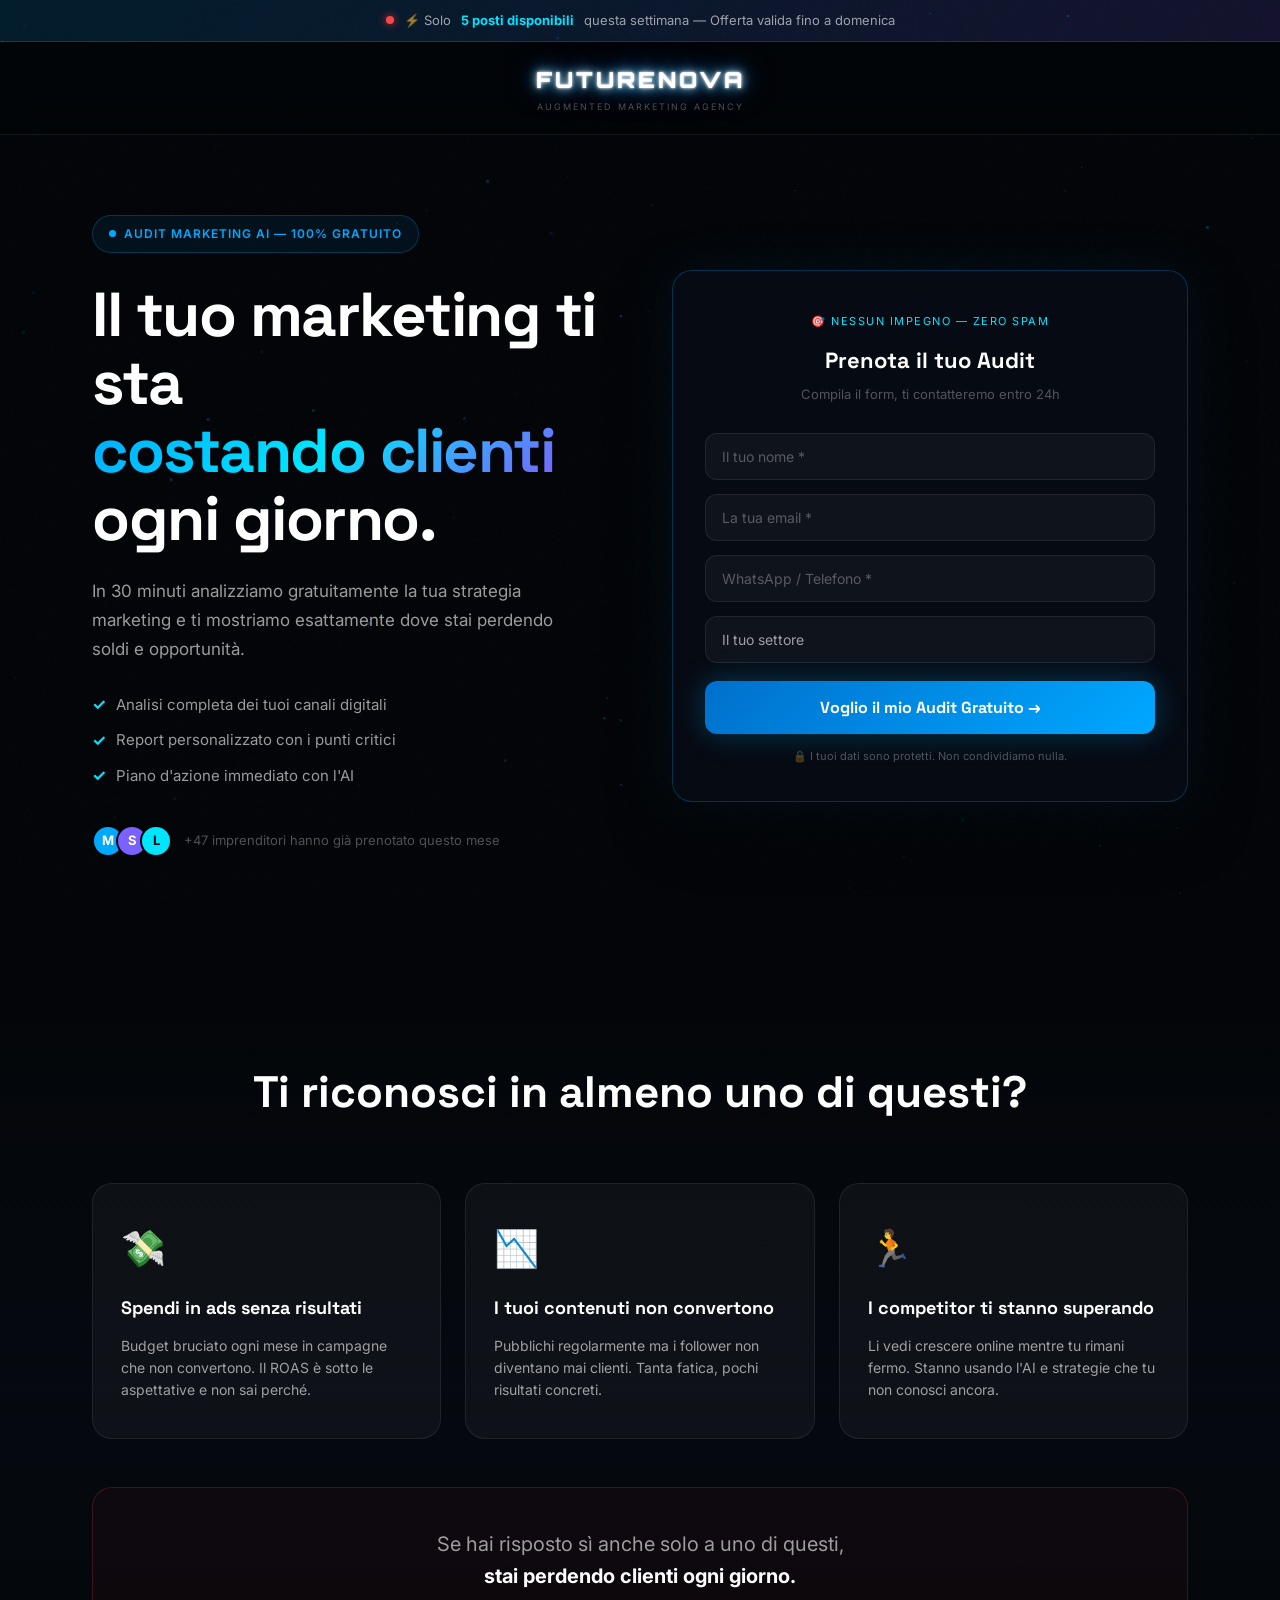
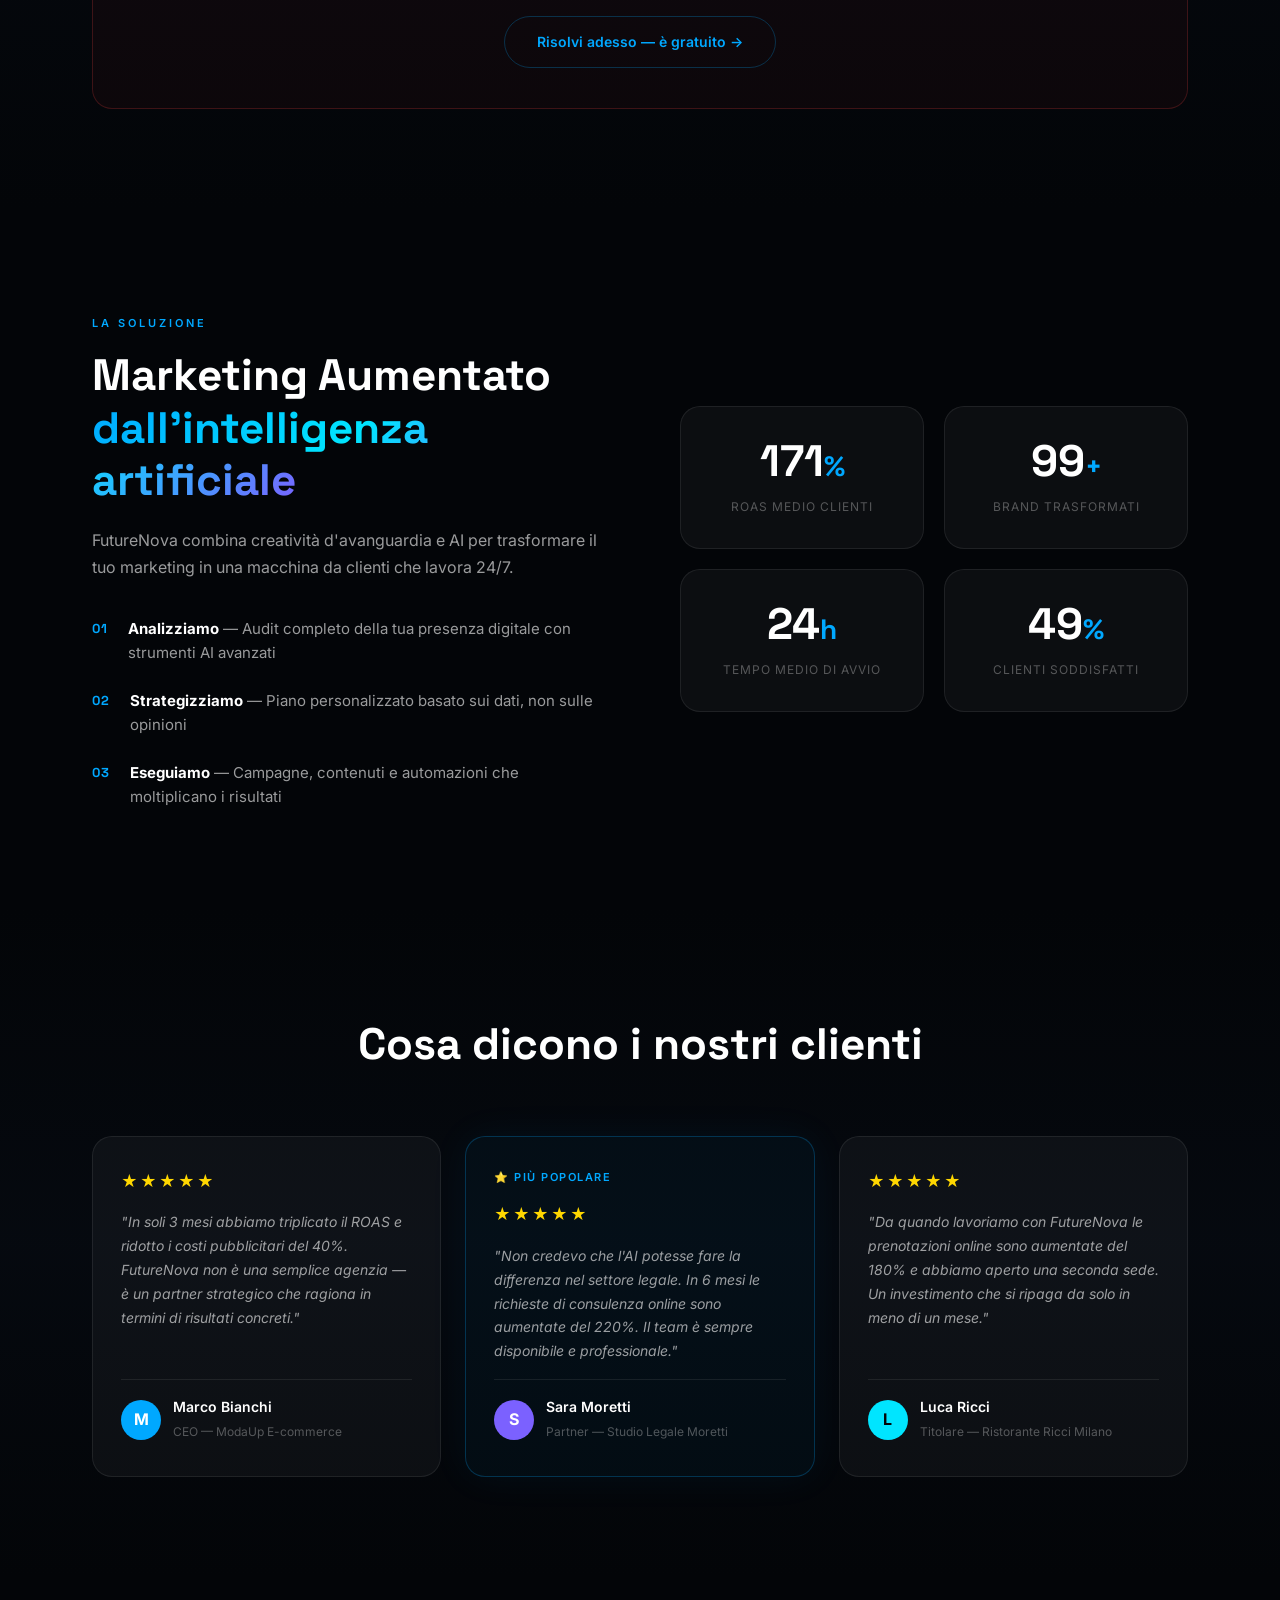
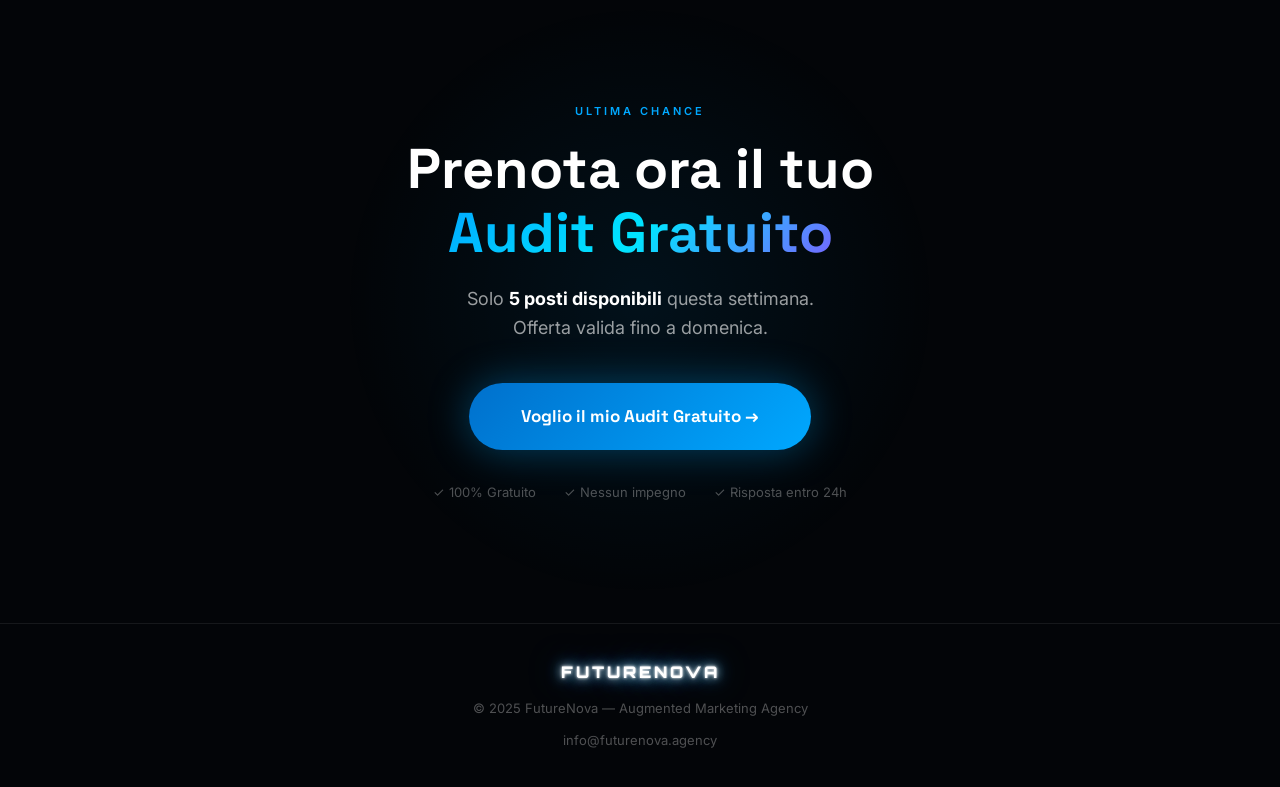
==== landing/index.html @ e67bc59b "Add landing page files in /landing subfolder Temporary location — to be moved to idrakoofficial/Land" ====
<!DOCTYPE html>
<html lang="it">
<head>
  <meta charset="UTF-8" />
  <meta name="viewport" content="width=device-width, initial-scale=1.0" />
  <title>Audit Marketing Gratuito — FutureNova</title>
  <meta name="description" content="Scopri quanto stai perdendo senza una strategia marketing aumentata. Prenota il tuo Audit gratuito da 30 minuti." />
  <link rel="stylesheet" href="styles.css" />
  <link rel="preconnect" href="https://fonts.googleapis.com" />
  <link rel="preconnect" href="https://fonts.gstatic.com" crossorigin />
  <link href="https://fonts.googleapis.com/css2?family=Orbitron:wght@900&family=Inter:wght@300;400;500;600;700;900&family=Space+Grotesk:wght@300;400;500;600;700&display=swap" rel="stylesheet" />
</head>
<body>

  <!-- CANVAS BACKGROUND -->
  <canvas id="bgCanvas"></canvas>

  <!-- NOISE OVERLAY -->
  <div class="noise-overlay"></div>

  <!-- URGENCY BAR -->
  <div class="urgency-bar">
    <span class="urgency-dot"></span>
    ⚡ Solo <strong>5 posti disponibili</strong> questa settimana — Offerta valida fino a domenica
  </div>

  <!-- HEADER — logo only, no nav -->
  <header class="lp-header">
    <div class="lp-logo">
      <span class="logo-text">FUTURENOVA</span>
      <span class="logo-tag">augmented marketing agency</span>
    </div>
  </header>

  <!-- HERO -->
  <section class="lp-hero" id="top">
    <div class="container">
      <div class="hero-grid">

        <!-- LEFT: copy -->
        <div class="hero-copy reveal">
          <div class="hero-badge">
            <span class="badge-dot"></span>
            Audit Marketing AI — 100% Gratuito
          </div>
          <h1 class="hero-title">
            Il tuo marketing ti sta<br />
            <span class="gradient-text">costando clienti</span><br />
            ogni giorno.
          </h1>
          <p class="hero-sub">
            In 30 minuti analizziamo gratuitamente la tua strategia marketing
            e ti mostriamo esattamente dove stai perdendo soldi e opportunità.
          </p>
          <ul class="hero-bullets">
            <li><span class="check">✓</span> Analisi completa dei tuoi canali digitali</li>
            <li><span class="check">✓</span> Report personalizzato con i punti critici</li>
            <li><span class="check">✓</span> Piano d'azione immediato con l'AI</li>
          </ul>
          <div class="hero-proof">
            <div class="avatars">
              <div class="av" style="background:#00a8ff">M</div>
              <div class="av" style="background:#7b61ff">S</div>
              <div class="av" style="background:#00e5ff;color:#030508">L</div>
            </div>
            <span>+47 imprenditori hanno già prenotato questo mese</span>
          </div>
        </div>

        <!-- RIGHT: form -->
        <div class="hero-form-wrap reveal">
          <div class="form-card" id="leadForm">
            <div class="form-header">
              <span class="form-label">🎯 Nessun impegno — Zero spam</span>
              <h2>Prenota il tuo Audit</h2>
              <p>Compila il form, ti contatteremo entro 24h</p>
            </div>
            <form id="theForm">
              <div class="form-group">
                <input type="text" name="nome" placeholder="Il tuo nome *" required />
              </div>
              <div class="form-group">
                <input type="email" name="email" placeholder="La tua email *" required />
              </div>
              <div class="form-group">
                <input type="tel" name="tel" placeholder="WhatsApp / Telefono *" required />
              </div>
              <div class="form-group">
                <select name="settore">
                  <option value="" disabled selected>Il tuo settore</option>
                  <option>E-commerce</option>
                  <option>Ristorazione</option>
                  <option>Professionisti / Studi</option>
                  <option>Retail / Negozi</option>
                  <option>Immobiliare</option>
                  <option>Altro</option>
                </select>
              </div>
              <button type="submit" class="btn-submit">
                Voglio il mio Audit Gratuito →
              </button>
            </form>
            <p class="form-disclaimer">🔒 I tuoi dati sono protetti. Non condividiamo nulla.</p>
          </div>
        </div>

      </div>
    </div>
  </section>

  <!-- PAIN -->
  <section class="pain-section">
    <div class="container">
      <h2 class="section-title reveal">Ti riconosci in almeno uno di questi?</h2>
      <div class="pain-grid">
        <div class="pain-card reveal">
          <div class="pain-icon">💸</div>
          <h3>Spendi in ads senza risultati</h3>
          <p>Budget bruciato ogni mese in campagne che non convertono. Il ROAS è sotto le aspettative e non sai perché.</p>
        </div>
        <div class="pain-card reveal">
          <div class="pain-icon">📉</div>
          <h3>I tuoi contenuti non convertono</h3>
          <p>Pubblichi regolarmente ma i follower non diventano mai clienti. Tanta fatica, pochi risultati concreti.</p>
        </div>
        <div class="pain-card reveal">
          <div class="pain-icon">🏃</div>
          <h3>I competitor ti stanno superando</h3>
          <p>Li vedi crescere online mentre tu rimani fermo. Stanno usando l'AI e strategie che tu non conosci ancora.</p>
        </div>
      </div>
      <div class="pain-cta reveal">
        <p>Se hai risposto sì anche solo a uno di questi,<br /><strong>stai perdendo clienti ogni giorno.</strong></p>
        <a href="#leadForm" class="btn-ghost-blue">Risolvi adesso — è gratuito →</a>
      </div>
    </div>
  </section>

  <!-- SOLUTION -->
  <section class="solution-section">
    <div class="container">
      <div class="solution-grid">
        <div class="solution-copy reveal">
          <span class="section-label">La soluzione</span>
          <h2>Marketing Aumentato<br /><span class="gradient-text">dall'intelligenza artificiale</span></h2>
          <p class="solution-desc">FutureNova combina creatività d'avanguardia e AI per trasformare il tuo marketing in una macchina da clienti che lavora 24/7.</p>
          <ol class="solution-steps">
            <li>
              <span class="step-num">01</span>
              <div><strong>Analizziamo</strong> — Audit completo della tua presenza digitale con strumenti AI avanzati</div>
            </li>
            <li>
              <span class="step-num">02</span>
              <div><strong>Strategizziamo</strong> — Piano personalizzato basato sui dati, non sulle opinioni</div>
            </li>
            <li>
              <span class="step-num">03</span>
              <div><strong>Eseguiamo</strong> — Campagne, contenuti e automazioni che moltiplicano i risultati</div>
            </li>
          </ol>
        </div>
        <div class="stats-grid reveal">
          <div class="stat-card">
            <div class="stat-num" data-target="340">0</div><span class="stat-suffix">%</span>
            <div class="stat-label">ROAS medio clienti</div>
          </div>
          <div class="stat-card">
            <div class="stat-num" data-target="200">0</div><span class="stat-suffix">+</span>
            <div class="stat-label">Brand trasformati</div>
          </div>
          <div class="stat-card">
            <div class="stat-num" data-target="48">0</div><span class="stat-suffix">h</span>
            <div class="stat-label">Tempo medio di avvio</div>
          </div>
          <div class="stat-card">
            <div class="stat-num" data-target="98">0</div><span class="stat-suffix">%</span>
            <div class="stat-label">Clienti soddisfatti</div>
          </div>
        </div>
      </div>
    </div>
  </section>

  <!-- TESTIMONIALS -->
  <section class="testi-section">
    <div class="container">
      <h2 class="section-title reveal">Cosa dicono i nostri clienti</h2>
      <div class="testi-grid">

        <div class="testi-card reveal">
          <div class="stars">★★★★★</div>
          <p class="testi-quote">"In soli 3 mesi abbiamo triplicato il ROAS e ridotto i costi pubblicitari del 40%. FutureNova non è una semplice agenzia — è un partner strategico che ragiona in termini di risultati concreti."</p>
          <div class="testi-author">
            <div class="testi-av" style="background:#00a8ff">M</div>
            <div>
              <strong>Marco Bianchi</strong>
              <span>CEO — ModaUp E-commerce</span>
            </div>
          </div>
        </div>

        <div class="testi-card testi-featured reveal">
          <div class="featured-label">⭐ Più popolare</div>
          <div class="stars">★★★★★</div>
          <p class="testi-quote">"Non credevo che l'AI potesse fare la differenza nel settore legale. In 6 mesi le richieste di consulenza online sono aumentate del 220%. Il team è sempre disponibile e professionale."</p>
          <div class="testi-author">
            <div class="testi-av" style="background:#7b61ff">S</div>
            <div>
              <strong>Sara Moretti</strong>
              <span>Partner — Studio Legale Moretti</span>
            </div>
          </div>
        </div>

        <div class="testi-card reveal">
          <div class="stars">★★★★★</div>
          <p class="testi-quote">"Da quando lavoriamo con FutureNova le prenotazioni online sono aumentate del 180% e abbiamo aperto una seconda sede. Un investimento che si ripaga da solo in meno di un mese."</p>
          <div class="testi-author">
            <div class="testi-av" style="background:#00e5ff;color:#030508">L</div>
            <div>
              <strong>Luca Ricci</strong>
              <span>Titolare — Ristorante Ricci Milano</span>
            </div>
          </div>
        </div>

      </div>
    </div>
  </section>

  <!-- FINAL CTA -->
  <section class="final-cta">
    <div class="container">
      <div class="cta-inner reveal">
        <span class="section-label">Ultima chance</span>
        <h2>Prenota ora il tuo<br /><span class="gradient-text">Audit Gratuito</span></h2>
        <p class="cta-sub">Solo <strong>5 posti disponibili</strong> questa settimana.<br />Offerta valida fino a domenica.</p>
        <a href="#leadForm" class="btn-cta-main">
          Voglio il mio Audit Gratuito →
        </a>
        <div class="cta-tags">
          <span>✓ 100% Gratuito</span>
          <span>✓ Nessun impegno</span>
          <span>✓ Risposta entro 24h</span>
        </div>
      </div>
    </div>
  </section>

  <!-- FOOTER MINIMAL -->
  <footer class="lp-footer">
    <div class="container">
      <span class="logo-text logo-text--sm">FUTURENOVA</span>
      <p>© 2025 FutureNova — Augmented Marketing Agency</p>
      <div class="footer-links">
        <a href="mailto:info@futurenova.agency">info@futurenova.agency</a>
      </div>
    </div>
  </footer>

  <script src="script.js"></script>
</body>
</html>
---- landing/styles.css ----
/* ============================================================
   FUTURENOVA — Landing Page Styles
   ============================================================ */

*, *::before, *::after { box-sizing: border-box; margin: 0; padding: 0; }

:root {
  --bg:          #030508;
  --bg-2:        #070c14;
  --bg-3:        #0b1220;
  --blue:        #00a8ff;
  --blue-dim:    #0070cc;
  --cyan:        #00e5ff;
  --purple:      #7b61ff;
  --glow:        rgba(0, 168, 255, 0.35);
  --white:       #ffffff;
  --white-60:    rgba(255,255,255,0.6);
  --white-30:    rgba(255,255,255,0.3);
  --white-10:    rgba(255,255,255,0.08);
  --white-5:     rgba(255,255,255,0.04);
  --border:      rgba(255,255,255,0.08);
  --border-blue: rgba(0,168,255,0.25);
  --font-main:   'Space Grotesk', sans-serif;
  --font-body:   'Inter', sans-serif;
  --radius:      12px;
  --radius-lg:   20px;
  --transition:  0.4s cubic-bezier(0.16, 1, 0.3, 1);
}

html { scroll-behavior: smooth; font-size: 16px; }

body {
  background: var(--bg);
  color: var(--white);
  font-family: var(--font-body);
  line-height: 1.6;
  overflow-x: hidden;
}

a { text-decoration: none; color: inherit; }
ul, ol { list-style: none; }
img { max-width: 100%; }

/* ── CANVAS ── */
#bgCanvas {
  position: fixed; inset: 0;
  width: 100%; height: 100%;
  pointer-events: none; z-index: 0;
  opacity: 0.5;
}

/* ── NOISE ── */
.noise-overlay {
  position: fixed; inset: 0; z-index: 1; pointer-events: none;
  background-image: url("data:image/svg+xml,%3Csvg viewBox='0 0 256 256' xmlns='http://www.w3.org/2000/svg'%3E%3Cfilter id='n'%3E%3CfeTurbulence type='fractalNoise' baseFrequency='0.9' numOctaves='4' stitchTiles='stitch'/%3E%3C/filter%3E%3Crect width='100%25' height='100%25' filter='url(%23n)' opacity='0.04'/%3E%3C/svg%3E");
  opacity: 0.35;
}

/* ── CONTAINER ── */
.container {
  max-width: 1160px;
  margin: 0 auto;
  padding: 0 32px;
  position: relative;
  z-index: 2;
}

/* ── TYPOGRAPHY ── */
.gradient-text {
  background: linear-gradient(135deg, var(--blue) 0%, var(--cyan) 50%, var(--purple) 100%);
  -webkit-background-clip: text;
  -webkit-text-fill-color: transparent;
  background-clip: text;
}

.section-title {
  font-family: var(--font-main);
  font-size: clamp(28px, 4vw, 44px);
  font-weight: 700;
  text-align: center;
  margin-bottom: 56px;
}

.section-label {
  display: inline-block;
  font-size: 11px;
  letter-spacing: 3px;
  text-transform: uppercase;
  color: var(--blue);
  font-weight: 600;
  margin-bottom: 16px;
}

/* ── LOGO TEXT ── */
.logo-text {
  display: block;
  font-family: 'Orbitron', sans-serif;
  font-weight: 900;
  font-size: 22px;
  letter-spacing: 3px;
  color: #ffffff;
  text-transform: uppercase;
  white-space: nowrap;
  text-shadow:
    0 0 3px #fff,
    0 0 8px rgba(255,255,255,0.8),
    0 0 16px rgba(0,168,255,0.9),
    0 0 32px rgba(0,168,255,0.6),
    0 0 52px rgba(0,168,255,0.3);
}
.logo-text--sm { font-size: 16px; }

.logo-tag {
  font-size: 9px; letter-spacing: 2px; text-transform: uppercase;
  color: var(--white-30); margin-top: 3px; display: block;
}

/* ── URGENCY BAR ── */
.urgency-bar {
  position: relative; z-index: 10;
  background: linear-gradient(135deg, rgba(0,168,255,0.15), rgba(123,97,255,0.15));
  border-bottom: 1px solid var(--border-blue);
  text-align: center;
  padding: 10px 16px;
  font-size: 13px;
  color: var(--white-60);
  display: flex; align-items: center; justify-content: center; gap: 10px;
}
.urgency-bar strong { color: var(--cyan); }
.urgency-dot {
  width: 8px; height: 8px; border-radius: 50%;
  background: #ff4444;
  box-shadow: 0 0 8px rgba(255,68,68,0.8);
  animation: blink 1s ease infinite;
  flex-shrink: 0;
}
@keyframes blink {
  0%, 100% { opacity: 1; }
  50% { opacity: 0.3; }
}

/* ── HEADER ── */
.lp-header {
  position: relative; z-index: 10;
  padding: 20px 32px;
  display: flex; align-items: center; justify-content: center;
  border-bottom: 1px solid var(--border);
  background: rgba(3,5,8,0.6);
  backdrop-filter: blur(20px);
}
.lp-logo { text-align: center; }

/* ── SCROLL REVEAL ── */
.reveal {
  opacity: 0;
  transform: translateY(30px);
  transition: opacity 0.7s ease, transform 0.7s ease;
}
.reveal.visible {
  opacity: 1;
  transform: translateY(0);
}

/* ── HERO ── */
.lp-hero {
  padding: 80px 0 100px;
  position: relative;
}

.hero-grid {
  display: grid;
  grid-template-columns: 1fr 1fr;
  gap: 64px;
  align-items: center;
}

.hero-badge {
  display: inline-flex; align-items: center; gap: 8px;
  padding: 8px 16px; border-radius: 100px;
  border: 1px solid var(--border-blue);
  background: rgba(0,168,255,0.08);
  font-size: 12px; letter-spacing: 1px; text-transform: uppercase;
  color: var(--blue); font-weight: 600; margin-bottom: 28px;
}
.badge-dot {
  width: 7px; height: 7px; border-radius: 50%; background: var(--blue);
  animation: pulse-dot 1.5s ease infinite;
}
@keyframes pulse-dot {
  0%, 100% { box-shadow: 0 0 0 0 rgba(0,168,255,0.6); }
  50% { box-shadow: 0 0 0 6px rgba(0,168,255,0); }
}

.hero-title {
  font-family: var(--font-main);
  font-size: clamp(36px, 5vw, 62px);
  font-weight: 900;
  line-height: 1.1;
  letter-spacing: -1.5px;
  margin-bottom: 24px;
}

.hero-sub {
  font-size: 17px;
  color: var(--white-60);
  line-height: 1.7;
  margin-bottom: 28px;
  max-width: 480px;
}

.hero-bullets {
  display: flex; flex-direction: column; gap: 10px;
  margin-bottom: 36px;
}
.hero-bullets li {
  display: flex; align-items: center; gap: 10px;
  font-size: 15px; color: var(--white-60);
}
.check {
  color: var(--cyan);
  font-weight: 700;
  font-size: 16px;
}

.hero-proof {
  display: flex; align-items: center; gap: 12px;
  font-size: 13px; color: var(--white-30);
}
.avatars { display: flex; }
.av {
  width: 32px; height: 32px; border-radius: 50%;
  display: flex; align-items: center; justify-content: center;
  font-weight: 700; font-size: 13px; color: white;
  border: 2px solid var(--bg);
  margin-left: -8px;
}
.av:first-child { margin-left: 0; }

/* ── FORM CARD ── */
.hero-form-wrap { position: relative; }

.form-card {
  background: rgba(7,12,20,0.9);
  border: 1px solid var(--border-blue);
  border-radius: var(--radius-lg);
  padding: 36px 32px;
  box-shadow: 0 0 60px rgba(0,168,255,0.08), 0 24px 64px rgba(0,0,0,0.4);
  backdrop-filter: blur(20px);
}

.form-header {
  text-align: center;
  margin-bottom: 28px;
}
.form-label {
  display: inline-block;
  font-size: 11px; letter-spacing: 1.5px; text-transform: uppercase;
  color: var(--cyan); margin-bottom: 12px;
}
.form-header h2 {
  font-family: var(--font-main);
  font-size: 22px; font-weight: 700; margin-bottom: 6px;
}
.form-header p {
  font-size: 13px; color: var(--white-30);
}

.form-group { margin-bottom: 14px; }

.form-group input,
.form-group select {
  width: 100%;
  background: rgba(255,255,255,0.04);
  border: 1px solid var(--border);
  border-radius: var(--radius);
  padding: 14px 16px;
  font-size: 14px;
  color: var(--white);
  font-family: var(--font-body);
  outline: none;
  transition: border-color 0.2s, box-shadow 0.2s;
  appearance: none;
}
.form-group input::placeholder { color: var(--white-30); }
.form-group input:focus,
.form-group select:focus {
  border-color: var(--blue);
  box-shadow: 0 0 0 3px rgba(0,168,255,0.1);
}
.form-group select { color: var(--white-60); cursor: pointer; }
.form-group select option { background: var(--bg-2); color: var(--white); }

.btn-submit {
  width: 100%;
  padding: 16px 24px;
  background: linear-gradient(135deg, var(--blue-dim), var(--blue));
  border: none;
  border-radius: var(--radius);
  color: white;
  font-size: 16px;
  font-weight: 700;
  font-family: var(--font-main);
  cursor: pointer;
  transition: all var(--transition);
  box-shadow: 0 0 30px rgba(0,168,255,0.3);
  margin-top: 4px;
}
.btn-submit:hover {
  transform: translateY(-2px);
  box-shadow: 0 0 50px rgba(0,168,255,0.5);
}

.form-disclaimer {
  text-align: center;
  font-size: 11px;
  color: var(--white-30);
  margin-top: 14px;
}

/* ── PAIN SECTION ── */
.pain-section {
  padding: 100px 0;
  background: linear-gradient(180deg, transparent, rgba(7,12,20,0.6) 50%, transparent);
}

.pain-grid {
  display: grid;
  grid-template-columns: repeat(3, 1fr);
  gap: 24px;
  margin-bottom: 48px;
}

.pain-card {
  background: var(--white-5);
  border: 1px solid var(--border);
  border-radius: var(--radius-lg);
  padding: 36px 28px;
  transition: border-color var(--transition), transform var(--transition);
}
.pain-card:hover {
  border-color: rgba(255,68,68,0.3);
  transform: translateY(-4px);
}
.pain-icon {
  font-size: 36px;
  margin-bottom: 16px;
}
.pain-card h3 {
  font-family: var(--font-main);
  font-size: 18px; font-weight: 700;
  margin-bottom: 12px;
}
.pain-card p {
  font-size: 14px;
  color: var(--white-60);
  line-height: 1.6;
}

.pain-cta {
  text-align: center;
  padding: 40px;
  border: 1px solid rgba(255,68,68,0.2);
  border-radius: var(--radius-lg);
  background: rgba(255,68,68,0.04);
}
.pain-cta p {
  font-size: 20px;
  margin-bottom: 24px;
  line-height: 1.6;
  color: var(--white-60);
}
.pain-cta p strong { color: var(--white); }

.btn-ghost-blue {
  display: inline-block;
  padding: 14px 32px;
  border: 1px solid var(--border-blue);
  border-radius: 100px;
  font-size: 14px;
  font-weight: 600;
  color: var(--blue);
  transition: all var(--transition);
}
.btn-ghost-blue:hover {
  background: rgba(0,168,255,0.08);
  border-color: var(--blue);
  transform: translateY(-2px);
}

/* ── SOLUTION SECTION ── */
.solution-section {
  padding: 100px 0;
}

.solution-grid {
  display: grid;
  grid-template-columns: 1fr 1fr;
  gap: 80px;
  align-items: center;
}

.solution-copy h2 {
  font-family: var(--font-main);
  font-size: clamp(28px, 4vw, 44px);
  font-weight: 700;
  line-height: 1.2;
  margin-bottom: 20px;
}
.solution-desc {
  font-size: 16px;
  color: var(--white-60);
  margin-bottom: 36px;
  line-height: 1.7;
}

.solution-steps {
  display: flex;
  flex-direction: column;
  gap: 24px;
}
.solution-steps li {
  display: flex;
  gap: 20px;
  align-items: flex-start;
}
.step-num {
  font-family: var(--font-main);
  font-size: 13px;
  font-weight: 900;
  color: var(--blue);
  letter-spacing: 1px;
  flex-shrink: 0;
  margin-top: 2px;
}
.solution-steps li div {
  font-size: 15px;
  color: var(--white-60);
  line-height: 1.6;
}
.solution-steps li div strong { color: var(--white); }

/* ── STATS GRID ── */
.stats-grid {
  display: grid;
  grid-template-columns: 1fr 1fr;
  gap: 20px;
}

.stat-card {
  background: var(--white-5);
  border: 1px solid var(--border);
  border-radius: var(--radius-lg);
  padding: 32px 24px;
  text-align: center;
  transition: border-color var(--transition), transform var(--transition);
}
.stat-card:hover {
  border-color: var(--border-blue);
  transform: translateY(-4px);
}
.stat-card .stat-num {
  font-family: var(--font-main);
  font-size: 44px;
  font-weight: 900;
  color: var(--white);
  display: inline;
  line-height: 1;
}
.stat-card .stat-suffix {
  font-family: var(--font-main);
  font-size: 28px;
  font-weight: 700;
  color: var(--blue);
}
.stat-card .stat-label {
  display: block;
  font-size: 12px;
  color: var(--white-30);
  text-transform: uppercase;
  letter-spacing: 1px;
  margin-top: 8px;
}

/* ── TESTIMONIALS ── */
.testi-section {
  padding: 100px 0;
  background: linear-gradient(180deg, transparent, rgba(7,12,20,0.6) 50%, transparent);
}

.testi-grid {
  display: grid;
  grid-template-columns: repeat(3, 1fr);
  gap: 24px;
}

.testi-card {
  background: var(--white-5);
  border: 1px solid var(--border);
  border-radius: var(--radius-lg);
  padding: 32px 28px;
  display: flex;
  flex-direction: column;
  gap: 16px;
  transition: border-color var(--transition), transform var(--transition);
  position: relative;
}
.testi-card:hover {
  border-color: var(--border-blue);
  transform: translateY(-4px);
}

.testi-featured {
  border-color: var(--border-blue);
  background: rgba(0,168,255,0.04);
  box-shadow: 0 0 40px rgba(0,168,255,0.06);
}

.featured-label {
  font-size: 11px;
  letter-spacing: 1.5px;
  text-transform: uppercase;
  color: var(--blue);
  font-weight: 600;
}

.stars { color: #ffd700; font-size: 16px; letter-spacing: 2px; }

.testi-quote {
  font-size: 14px;
  color: var(--white-60);
  line-height: 1.7;
  flex: 1;
  font-style: italic;
}

.testi-author {
  display: flex;
  align-items: center;
  gap: 12px;
  padding-top: 16px;
  border-top: 1px solid var(--border);
}
.testi-av {
  width: 40px; height: 40px; border-radius: 50%;
  display: flex; align-items: center; justify-content: center;
  font-weight: 700; font-size: 16px;
  flex-shrink: 0;
}
.testi-author strong {
  display: block;
  font-size: 14px;
  font-weight: 600;
}
.testi-author span {
  font-size: 12px;
  color: var(--white-30);
}

/* ── FINAL CTA ── */
.final-cta {
  padding: 120px 0;
  position: relative;
}
.final-cta::before {
  content: '';
  position: absolute;
  top: 50%; left: 50%;
  transform: translate(-50%, -50%);
  width: 600px; height: 600px;
  background: radial-gradient(circle, rgba(0,168,255,0.08) 0%, transparent 70%);
  pointer-events: none;
}

.cta-inner {
  text-align: center;
  max-width: 640px;
  margin: 0 auto;
}
.cta-inner h2 {
  font-family: var(--font-main);
  font-size: clamp(32px, 5vw, 56px);
  font-weight: 900;
  line-height: 1.15;
  margin-bottom: 20px;
}
.cta-sub {
  font-size: 18px;
  color: var(--white-60);
  margin-bottom: 40px;
  line-height: 1.6;
}
.cta-sub strong { color: var(--white); }

.btn-cta-main {
  display: inline-block;
  padding: 20px 52px;
  background: linear-gradient(135deg, var(--blue-dim), var(--blue));
  border-radius: 100px;
  font-family: var(--font-main);
  font-size: 17px;
  font-weight: 700;
  color: white;
  box-shadow: 0 0 40px rgba(0,168,255,0.35);
  transition: all var(--transition);
  margin-bottom: 32px;
}
.btn-cta-main:hover {
  transform: translateY(-3px);
  box-shadow: 0 0 70px rgba(0,168,255,0.55);
}

.cta-tags {
  display: flex;
  align-items: center;
  justify-content: center;
  gap: 28px;
  font-size: 13px;
  color: var(--white-30);
}

/* ── FOOTER MINIMAL ── */
.lp-footer {
  border-top: 1px solid var(--border);
  padding: 36px 0;
  position: relative;
  z-index: 2;
}
.lp-footer .container {
  display: flex;
  flex-direction: column;
  align-items: center;
  gap: 12px;
  text-align: center;
}
.lp-footer p {
  font-size: 13px;
  color: var(--white-30);
}
.footer-links {
  display: flex; gap: 24px;
}
.footer-links a {
  font-size: 13px;
  color: var(--white-30);
  transition: color 0.2s;
}
.footer-links a:hover { color: var(--blue); }

/* ── RESPONSIVE ── */
@media (max-width: 960px) {
  .hero-grid {
    grid-template-columns: 1fr;
    gap: 48px;
  }
  .hero-title { font-size: clamp(32px, 7vw, 52px); }
  .solution-grid {
    grid-template-columns: 1fr;
    gap: 48px;
  }
  .pain-grid {
    grid-template-columns: 1fr;
  }
  .testi-grid {
    grid-template-columns: 1fr;
  }
  .stats-grid {
    grid-template-columns: 1fr 1fr;
  }
}

@media (max-width: 600px) {
  .container { padding: 0 20px; }
  .lp-hero { padding: 60px 0 80px; }
  .form-card { padding: 28px 20px; }
  .stats-grid { grid-template-columns: 1fr 1fr; }
  .cta-tags { flex-direction: column; gap: 10px; }
  .urgency-bar { font-size: 11px; }
}
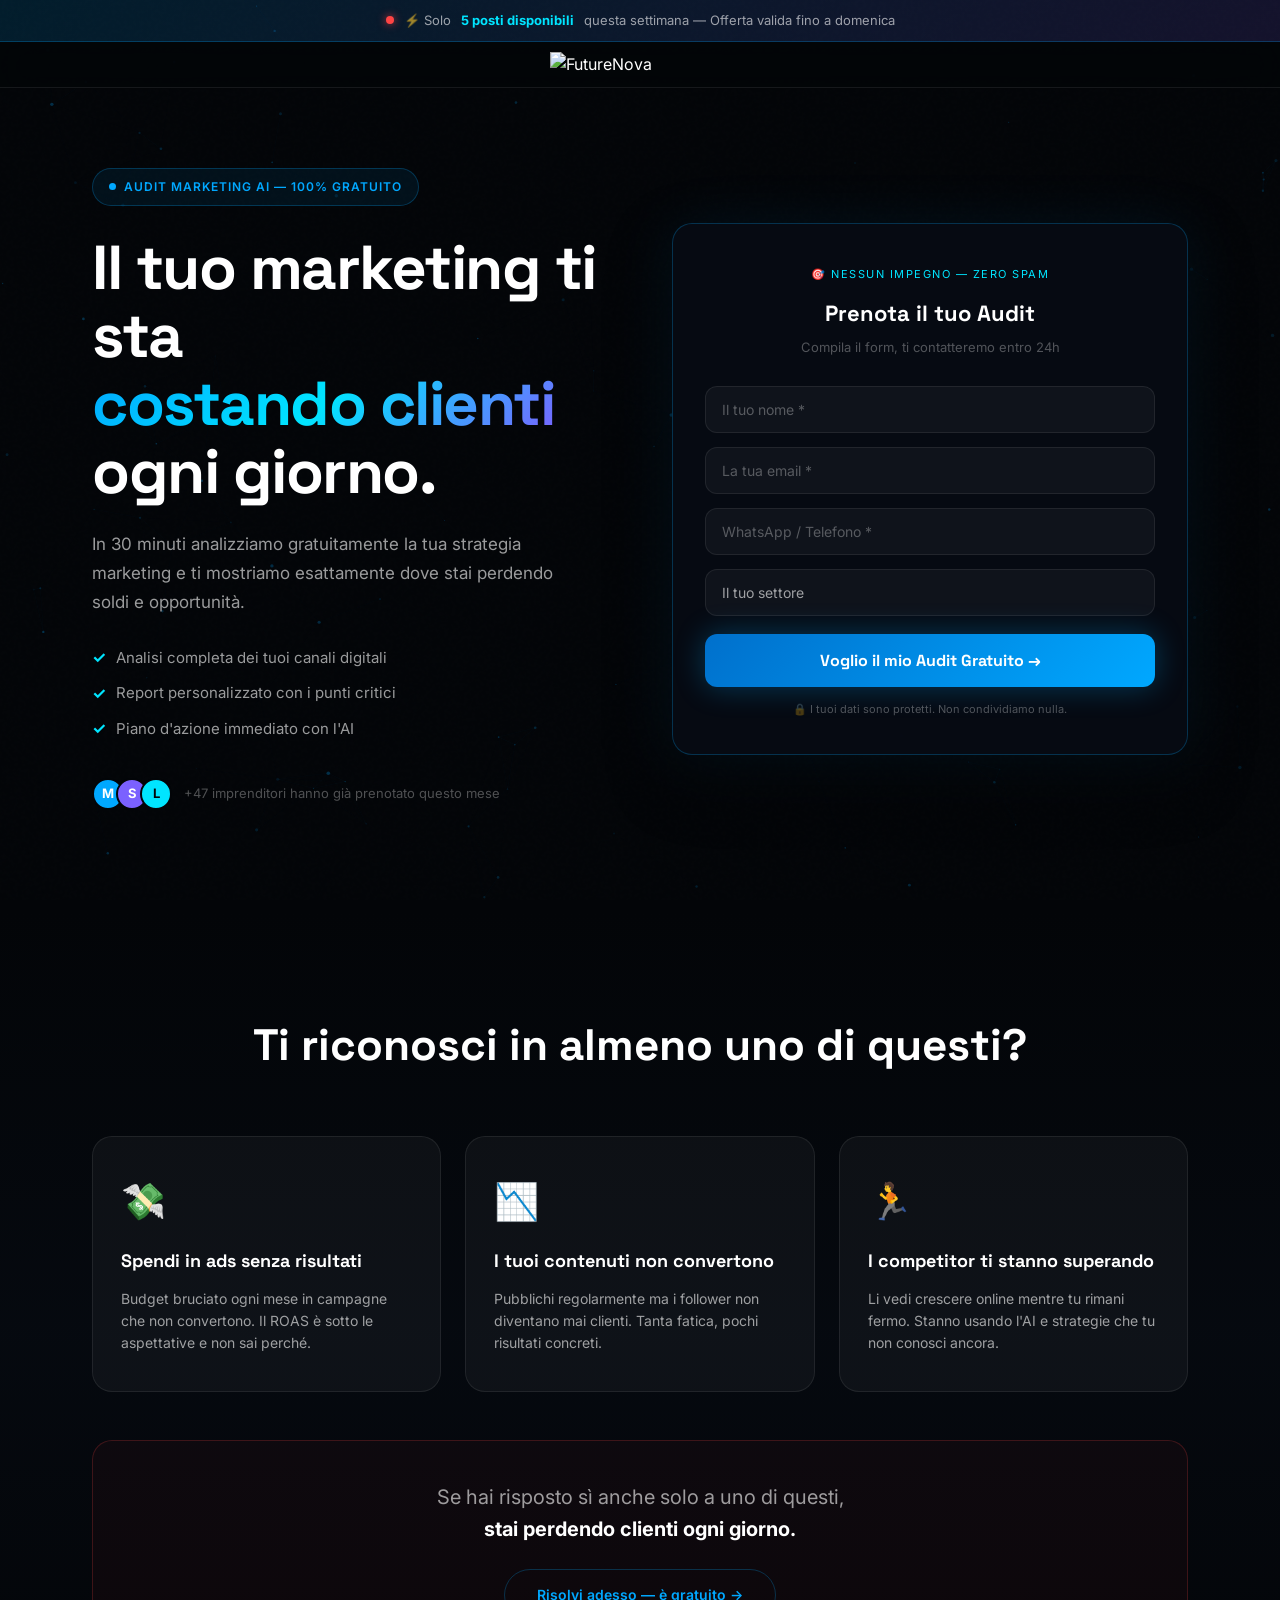
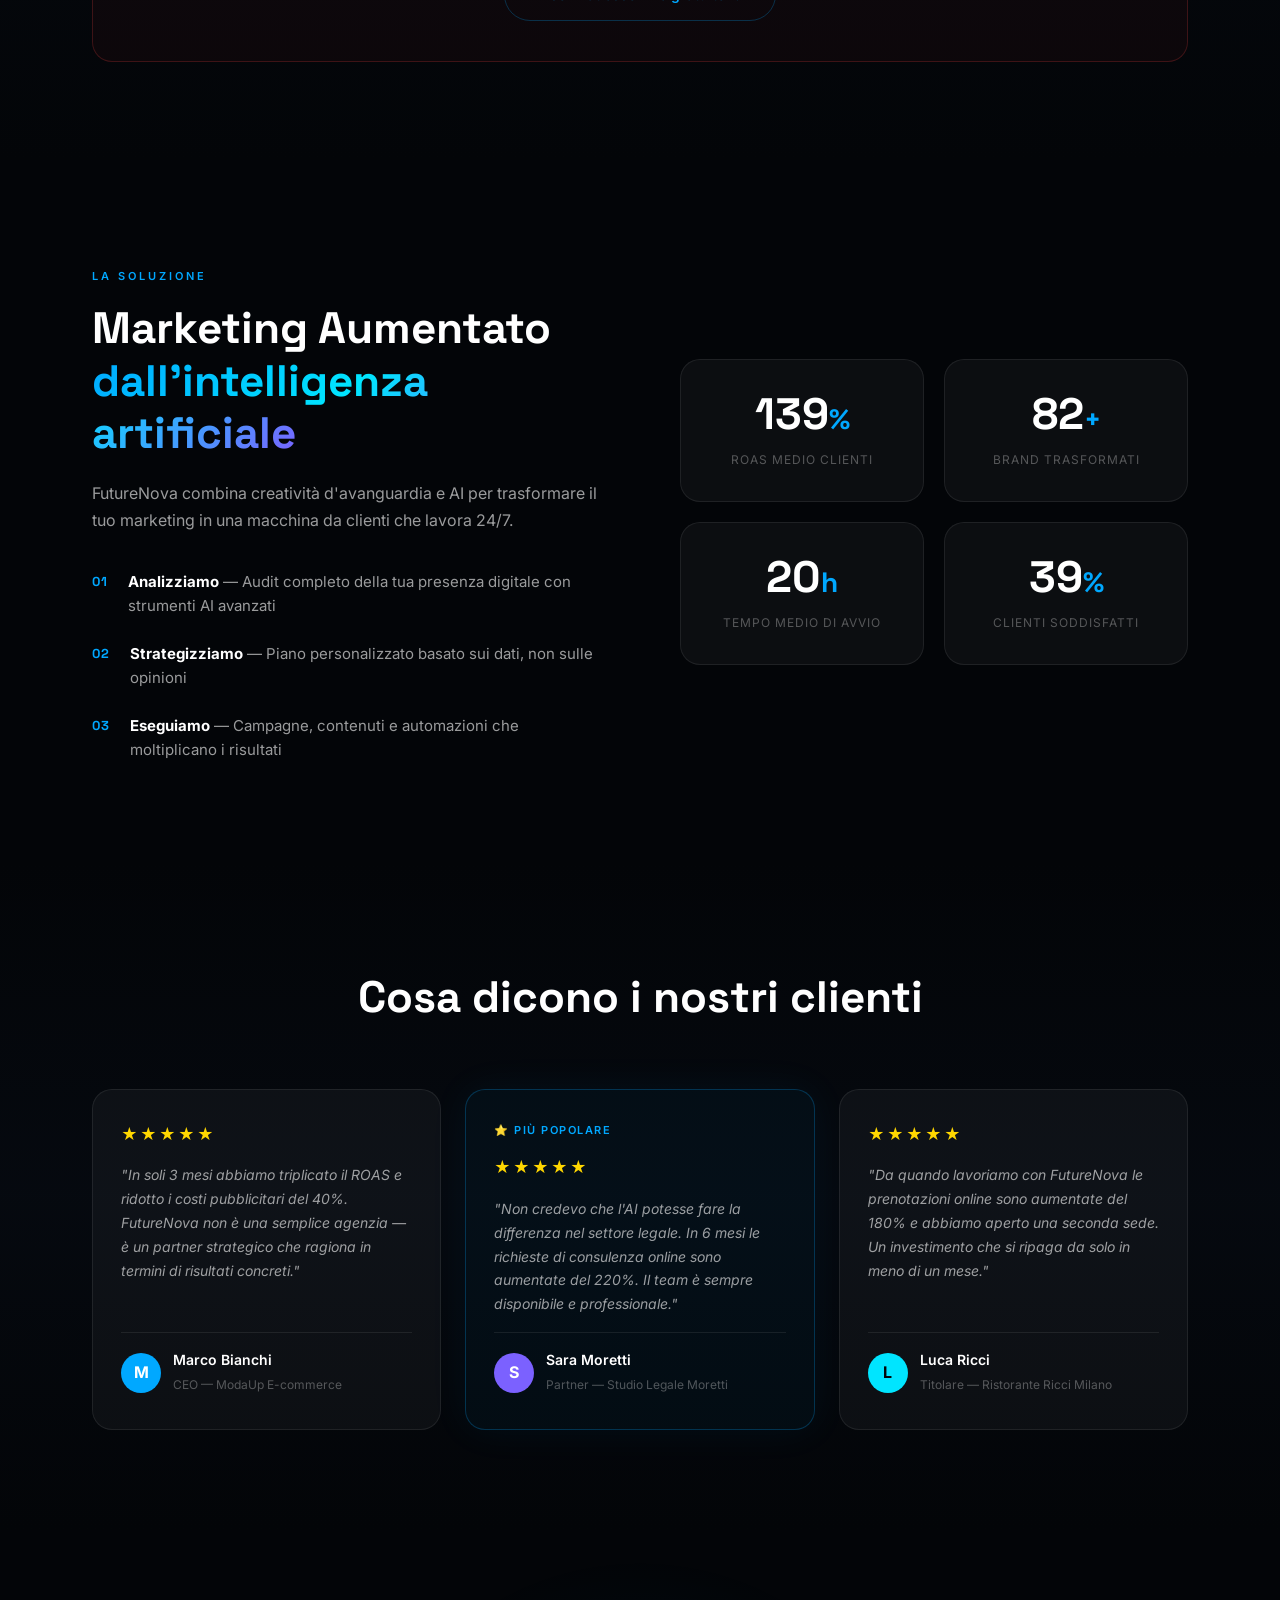
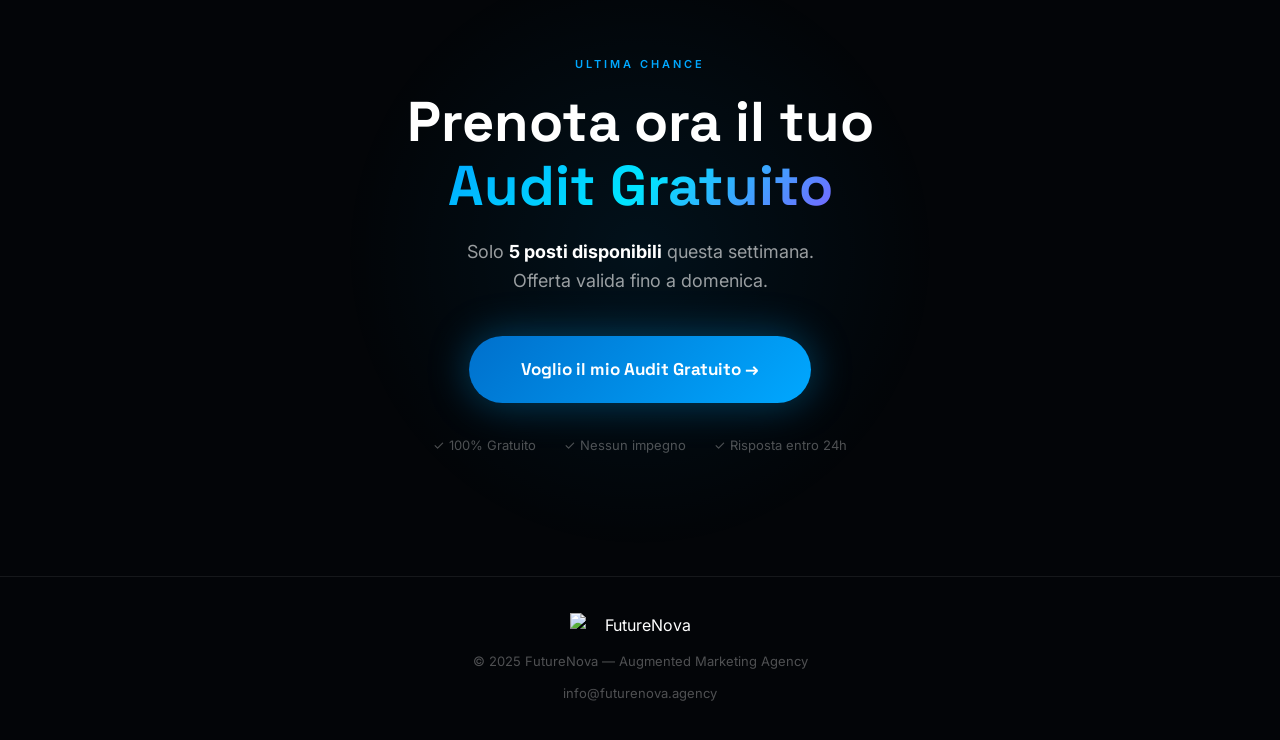
==== commit a2a9034d: "Landing page: replace CSS text logo with logo.jpeg image https://claude.ai/code/session_01UY69S6YcXz" ====
--- a/landing/index.html
+++ b/landing/index.html
@@ -26,10 +26,7 @@
 
   <!-- HEADER — logo only, no nav -->
   <header class="lp-header">
-    <div class="lp-logo">
-      <span class="logo-text">FUTURENOVA</span>
-      <span class="logo-tag">augmented marketing agency</span>
-    </div>
+    <img src="logo.jpeg" alt="FutureNova" class="lp-logo-img" />
   </header>
 
   <!-- HERO -->
@@ -250,7 +247,7 @@
   <!-- FOOTER MINIMAL -->
   <footer class="lp-footer">
     <div class="container">
-      <span class="logo-text logo-text--sm">FUTURENOVA</span>
+      <img src="logo.jpeg" alt="FutureNova" class="lp-logo-img lp-logo-img--footer" />
       <p>© 2025 FutureNova — Augmented Marketing Agency</p>
       <div class="footer-links">
         <a href="mailto:info@futurenova.agency">info@futurenova.agency</a>
--- a/landing/styles.css
+++ b/landing/styles.css
@@ -142,13 +142,22 @@
 /* ── HEADER ── */
 .lp-header {
   position: relative; z-index: 10;
-  padding: 20px 32px;
+  padding: 10px 32px;
   display: flex; align-items: center; justify-content: center;
   border-bottom: 1px solid var(--border);
-  background: rgba(3,5,8,0.6);
+  background: rgba(3,5,8,0.8);
   backdrop-filter: blur(20px);
 }
-.lp-logo { text-align: center; }
+.lp-logo-img {
+  display: block;
+  width: 180px;
+  height: auto;
+  mix-blend-mode: screen;
+}
+.lp-logo-img--footer {
+  width: 140px;
+  height: auto;
+}
 
 /* ── SCROLL REVEAL ── */
 .reveal {
